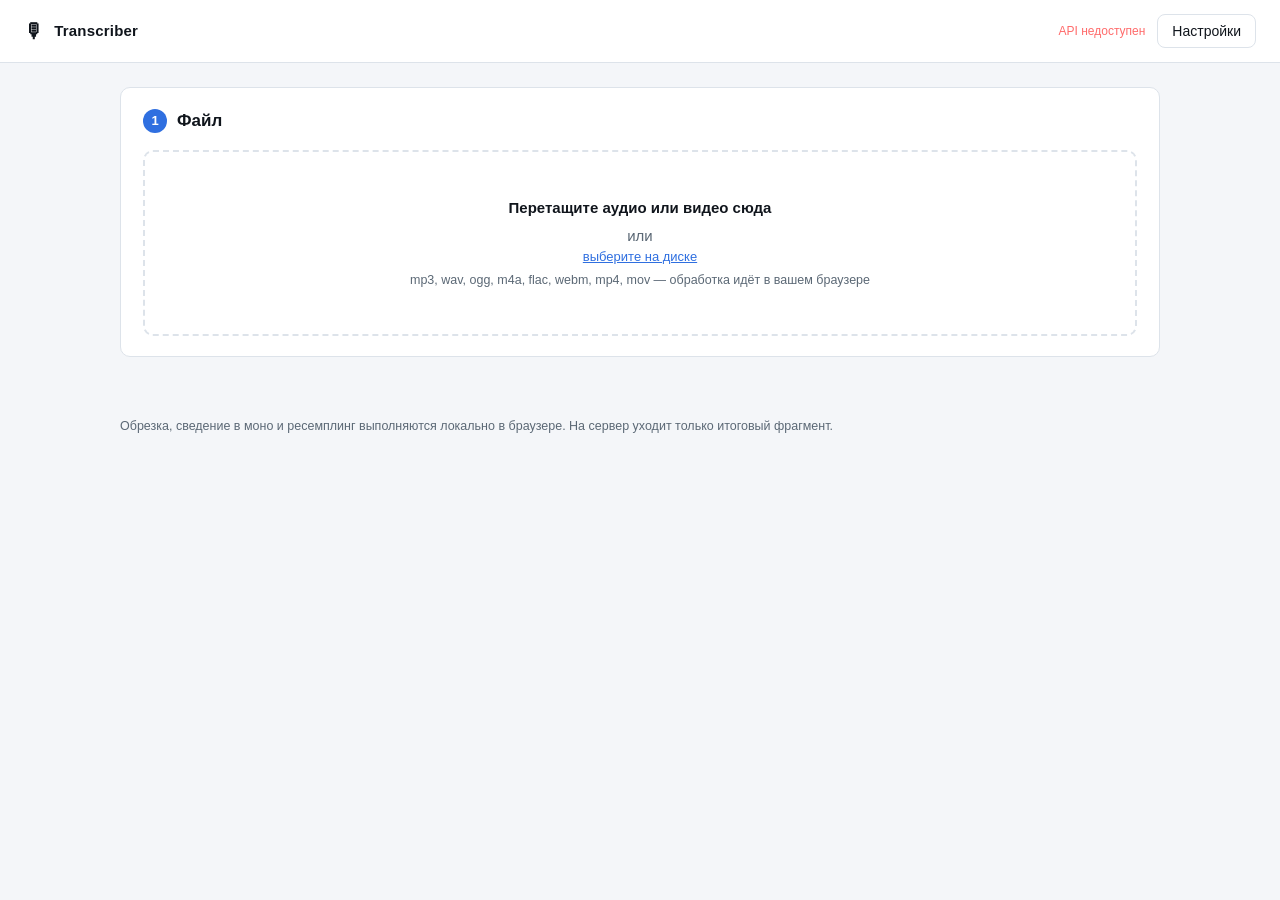
==== frontend/index.html @ 4578b5e9 "Transcriber: обрезка аудио в браузере, Whisper, LLM-постобработка, доставка Сервис из четырёх слоёв:" ====
<!doctype html>
<html lang="ru">
<head>
  <meta charset="utf-8" />
  <meta name="viewport" content="width=device-width, initial-scale=1" />
  <title>Transcriber — обрезка и расшифровка аудио</title>
  <link rel="icon" href="data:image/svg+xml,<svg xmlns='http://www.w3.org/2000/svg' viewBox='0 0 100 100'><text y='.9em' font-size='90'>🎙</text></svg>" />
  <link rel="stylesheet" href="assets/style.css" />
</head>
<body>
<header class="topbar">
  <div class="brand"><span class="logo">🎙</span><span>Transcriber</span></div>
  <div class="topbar-right">
    <span id="deps" class="deps" title="Состояние ASR и LLM">проверка…</span>
    <button id="btn-settings" class="ghost" type="button">Настройки</button>
  </div>
</header>

<main>
  <!-- ШАГ 1 — файл -->
  <section class="card" id="step-file">
    <h2><span class="step">1</span> Файл</h2>
    <div id="dropzone" class="dropzone">
      <p><strong>Перетащите аудио или видео сюда</strong></p>
      <p class="muted">или <label class="link" for="file-input">выберите на диске</label></p>
      <p class="muted small">mp3, wav, ogg, m4a, flac, webm, mp4, mov — обработка идёт в вашем браузере</p>
      <input id="file-input" type="file" accept="audio/*,video/*" hidden />
    </div>
    <div id="file-info" class="file-info hidden"></div>
  </section>

  <!-- ШАГ 2 — обрезка -->
  <section class="card hidden" id="step-edit">
    <h2><span class="step">2</span> Обрезка</h2>

    <div id="waveform" class="waveform"></div>
    <div id="timeline"></div>

    <div class="transport">
      <button id="btn-play" class="primary" type="button">▶ Воспроизвести</button>
      <button id="btn-play-region" type="button">▶ Только выделение</button>
      <button id="btn-select-all" type="button">Выделить всё</button>
      <span class="spacer"></span>
      <label class="inline">Масштаб
        <input id="zoom" type="range" min="1" max="300" value="1" />
      </label>
      <span id="time" class="time">00:00.000 / 00:00.000</span>
    </div>

    <div class="range-row">
      <label>Начало <input id="region-start" type="text" inputmode="decimal" value="0" /></label>
      <label>Конец <input id="region-end" type="text" inputmode="decimal" value="0" /></label>
      <span class="muted" id="region-length">длительность выделения: —</span>
    </div>

    <div class="actions">
      <button id="btn-crop" class="primary" type="button" title="Оставить только выделенный участок">✂ Оставить выделение</button>
      <button id="btn-cut" type="button" title="Удалить выделенный участок и склеить остаток">⤫ Вырезать выделение</button>
      <button id="btn-fade" type="button" title="Плавное появление и затухание по краям">Fade in/out</button>
      <button id="btn-normalize" type="button" title="Выровнять громкость до −1 dBFS">Нормализовать</button>
      <button id="btn-undo" type="button">↶ Отменить</button>
      <button id="btn-reset" type="button">Сбросить</button>
      <span class="spacer"></span>
      <button id="btn-download" type="button">⬇ Скачать WAV</button>
    </div>
    <p class="muted small" id="edit-status"></p>
  </section>

  <!-- ШАГ 3 — расшифровка -->
  <section class="card hidden" id="step-transcribe">
    <h2><span class="step">3</span> Расшифровка и постобработка</h2>

    <div class="grid">
      <label>Язык
        <select id="opt-language">
          <option value="">Автоопределение</option>
          <option value="ru" selected>Русский</option>
          <option value="en">English</option>
          <option value="de">Deutsch</option>
          <option value="fr">Français</option>
          <option value="es">Español</option>
          <option value="uk">Українська</option>
          <option value="kk">Қазақша</option>
        </select>
      </label>

      <label>Модель Whisper
        <input id="opt-model" type="text" placeholder="по умолчанию из .env" />
      </label>

      <label>Постобработка
        <select id="opt-post">
          <option value="none" selected>Без обработки — только текст</option>
          <option value="summary">Краткое содержание</option>
          <option value="minutes">Протокол встречи (решения, задачи)</option>
          <option value="bullets">Структурированный конспект</option>
          <option value="translate">Перевод</option>
          <option value="custom">Своя инструкция</option>
        </select>
      </label>

      <label id="wrap-target-lang" class="hidden">Язык перевода
        <input id="opt-target-language" type="text" value="English" />
      </label>
    </div>

    <label id="wrap-custom" class="hidden block">Инструкция для модели
      <textarea id="opt-instruction" rows="3" placeholder="Например: выдели только задачи и сроки в виде таблицы"></textarea>
    </label>

    <label class="block">Подсказка распознавателю <span class="muted small">(имена, термины, аббревиатуры — повышает точность)</span>
      <input id="opt-prompt" type="text" placeholder="Кубернетес, Иван Петров, ООО «Ромашка»" />
    </label>

    <label class="check"><input id="opt-timestamps" type="checkbox" /> Сегменты с таймкодами (нужны для SRT/VTT)</label>

    <fieldset class="destinations">
      <legend>Куда отправить результат</legend>
      <label class="check"><input type="checkbox" class="dest" value="telegram" /> Telegram</label>
      <input id="opt-tg-chat" type="text" placeholder="chat_id (пусто = из .env)" />
      <label class="check"><input type="checkbox" class="dest" value="webhook" /> Внешняя ручка (webhook)</label>
      <input id="opt-webhook" type="url" placeholder="https://example.com/hook (пусто = из .env)" />
      <label class="check"><input type="checkbox" class="dest" value="n8n" /> Передать результат в n8n</label>
    </fieldset>

    <div class="actions">
      <button id="btn-send" class="primary big" type="button">Отправить на расшифровку</button>
      <span id="send-status" class="muted"></span>
    </div>

    <div id="progress-wrap" class="progress hidden"><div id="progress-bar"></div></div>
  </section>

  <!-- ШАГ 4 — результат -->
  <section class="card hidden" id="step-result">
    <h2><span class="step">4</span> Результат</h2>
    <div class="tabs">
      <button class="tab active" data-tab="text" type="button">Расшифровка</button>
      <button class="tab" data-tab="post" type="button">Постобработка</button>
      <button class="tab" data-tab="segments" type="button">Сегменты</button>
      <button class="tab" data-tab="delivery" type="button">Доставка</button>
    </div>
    <div id="tab-text" class="tabpanel"><pre id="out-text"></pre></div>
    <div id="tab-post" class="tabpanel hidden"><pre id="out-post"></pre></div>
    <div id="tab-segments" class="tabpanel hidden"><pre id="out-segments"></pre></div>
    <div id="tab-delivery" class="tabpanel hidden"><pre id="out-delivery"></pre></div>

    <div class="actions">
      <button id="btn-copy" type="button">Скопировать</button>
      <a id="dl-txt" class="btn" download>TXT</a>
      <a id="dl-md" class="btn" download>Markdown</a>
      <a id="dl-srt" class="btn" download>SRT</a>
      <a id="dl-vtt" class="btn" download>VTT</a>
      <button id="btn-redeliver" type="button">Отправить повторно</button>
    </div>
  </section>
</main>

<!-- Настройки -->
<dialog id="settings">
  <form method="dialog">
    <h3>Настройки клиента</h3>
    <label class="block">API-ключ <span class="muted small">(если в .env задан API_KEY)</span>
      <input id="set-api-key" type="password" placeholder="X-API-Key" />
    </label>
    <p class="muted small">Ключ хранится только в localStorage этого браузера.</p>
    <menu>
      <button value="cancel">Закрыть</button>
      <button id="set-save" value="save" class="primary">Сохранить</button>
    </menu>
  </form>
</dialog>

<footer class="muted small">
  Обрезка, сведение в моно и ресемплинг выполняются локально в браузере. На сервер уходит только итоговый фрагмент.
</footer>

<script type="module" src="assets/app.js"></script>
</body>
</html>
---- frontend/assets/style.css ----
:root {
  --bg: #0f1216;
  --panel: #171b21;
  --panel-2: #1e242c;
  --border: #2a323c;
  --text: #e6eaf0;
  --muted: #93a0b0;
  --accent: #4c8dff;
  --accent-2: #2f6fe0;
  --ok: #35c07f;
  --err: #ff6b6b;
  --radius: 10px;
}

@media (prefers-color-scheme: light) {
  :root {
    --bg: #f4f6f9; --panel: #ffffff; --panel-2: #f0f3f7; --border: #dde3ea;
    --text: #10151c; --muted: #5b6875; --accent: #2f6fe0; --accent-2: #1f57bd;
  }
}

* { box-sizing: border-box; }

body {
  margin: 0;
  background: var(--bg);
  color: var(--text);
  font: 15px/1.55 -apple-system, BlinkMacSystemFont, "Segoe UI", Roboto, Ubuntu, sans-serif;
}

.topbar {
  display: flex; align-items: center; justify-content: space-between;
  padding: 14px 24px; border-bottom: 1px solid var(--border);
  background: var(--panel); position: sticky; top: 0; z-index: 10;
}
.brand { display: flex; align-items: center; gap: 10px; font-weight: 650; letter-spacing: .2px; }
.logo { font-size: 20px; }
.topbar-right { display: flex; align-items: center; gap: 12px; }
.deps { font-size: 12px; color: var(--muted); }
.deps.ok { color: var(--ok); }
.deps.err { color: var(--err); }

main { max-width: 1080px; margin: 0 auto; padding: 24px 20px 60px; display: grid; gap: 20px; }

.card {
  background: var(--panel); border: 1px solid var(--border);
  border-radius: var(--radius); padding: 20px 22px;
}
.card h2 { margin: 0 0 16px; font-size: 17px; display: flex; align-items: center; gap: 10px; }
.step {
  display: inline-grid; place-items: center; width: 24px; height: 24px;
  border-radius: 50%; background: var(--accent); color: #fff; font-size: 13px;
}

.dropzone {
  border: 2px dashed var(--border); border-radius: var(--radius);
  padding: 40px 20px; text-align: center; transition: .15s; cursor: pointer;
}
.dropzone:hover, .dropzone.drag { border-color: var(--accent); background: var(--panel-2); }
.dropzone p { margin: 4px 0; }
.link { color: var(--accent); text-decoration: underline; cursor: pointer; }

.file-info {
  margin-top: 14px; padding: 12px 14px; background: var(--panel-2);
  border-radius: 8px; font-size: 14px; display: flex; gap: 18px; flex-wrap: wrap;
}

.waveform {
  background: var(--panel-2); border: 1px solid var(--border);
  border-radius: 8px; min-height: 128px; overflow: hidden;
}
#timeline { margin-top: 2px; }

.transport, .actions, .range-row {
  display: flex; align-items: center; gap: 10px; flex-wrap: wrap; margin-top: 14px;
}
.spacer { flex: 1; }
.time { font-variant-numeric: tabular-nums; color: var(--muted); font-size: 13px; }

button, .btn {
  background: var(--panel-2); color: var(--text); border: 1px solid var(--border);
  padding: 8px 14px; border-radius: 8px; cursor: pointer; font-size: 14px;
  text-decoration: none; display: inline-block;
}
button:hover, .btn:hover { border-color: var(--accent); }
button:disabled { opacity: .45; cursor: not-allowed; }
button.primary, .btn.primary { background: var(--accent); border-color: var(--accent); color: #fff; }
button.primary:hover { background: var(--accent-2); }
button.big { padding: 11px 22px; font-size: 15px; }
button.ghost { background: transparent; }

label { display: block; font-size: 13px; color: var(--muted); }
label.inline { display: inline-flex; align-items: center; gap: 8px; }
label.block { margin-top: 14px; }
label.check { display: flex; align-items: center; gap: 8px; color: var(--text); font-size: 14px; margin: 6px 0; }
label.check input { width: auto; }

input[type="text"], input[type="url"], input[type="password"], select, textarea {
  width: 100%; margin-top: 5px; padding: 8px 10px; font-size: 14px;
  background: var(--panel-2); color: var(--text);
  border: 1px solid var(--border); border-radius: 8px; font-family: inherit;
}
input:focus, select:focus, textarea:focus { outline: 2px solid var(--accent); outline-offset: -1px; }
.range-row label { flex: 1 1 160px; }

.grid { display: grid; grid-template-columns: repeat(auto-fit, minmax(220px, 1fr)); gap: 14px; }

fieldset.destinations {
  margin: 18px 0 0; border: 1px solid var(--border); border-radius: 8px; padding: 12px 14px;
}
fieldset.destinations legend { font-size: 13px; color: var(--muted); padding: 0 6px; }
fieldset.destinations input[type="text"], fieldset.destinations input[type="url"] { margin: 0 0 10px 26px; width: calc(100% - 26px); }

.progress { height: 6px; background: var(--panel-2); border-radius: 4px; margin-top: 14px; overflow: hidden; }
#progress-bar { height: 100%; width: 0; background: var(--accent); transition: width .3s; }

.tabs { display: flex; gap: 6px; border-bottom: 1px solid var(--border); margin-bottom: 14px; flex-wrap: wrap; }
.tab { background: transparent; border: none; border-bottom: 2px solid transparent; border-radius: 0; padding: 8px 12px; }
.tab.active { border-bottom-color: var(--accent); color: var(--text); }

pre {
  background: var(--panel-2); border: 1px solid var(--border); border-radius: 8px;
  padding: 14px; white-space: pre-wrap; word-break: break-word;
  max-height: 460px; overflow: auto; margin: 0; font-size: 14px;
  font-family: ui-monospace, SFMono-Regular, Menlo, monospace;
}

dialog {
  border: 1px solid var(--border); border-radius: var(--radius);
  background: var(--panel); color: var(--text); max-width: 420px; width: 90%;
}
dialog::backdrop { background: rgba(0, 0, 0, .55); }
dialog menu { display: flex; gap: 10px; justify-content: flex-end; padding: 0; margin: 18px 0 0; }

footer { max-width: 1080px; margin: 0 auto; padding: 0 20px 40px; }
.muted { color: var(--muted); }
.small { font-size: 12.5px; }
.hidden { display: none !important; }
.err { color: var(--err); }
.ok { color: var(--ok); }
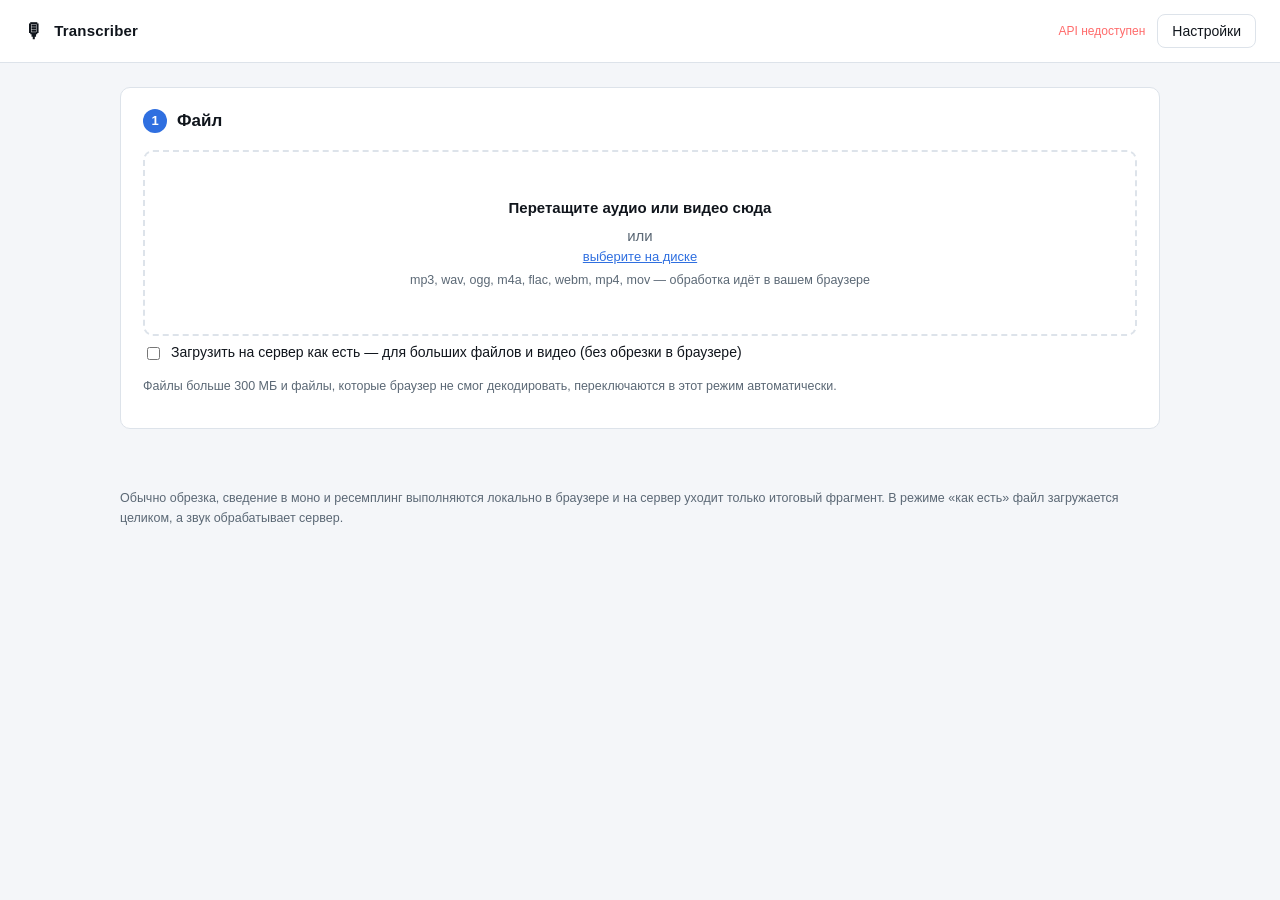
==== commit f60ec590: "feat: диаризация, серверная обработка видео, админка и OAuth2 для VPS - diarizer: сервис разделения " ====
--- a/frontend/index.html
+++ b/frontend/index.html
@@ -26,6 +26,8 @@
       <p class="muted small">mp3, wav, ogg, m4a, flac, webm, mp4, mov — обработка идёт в вашем браузере</p>
       <input id="file-input" type="file" accept="audio/*,video/*" hidden />
     </div>
+    <label class="check"><input id="opt-raw" type="checkbox" /> Загрузить на сервер как есть — для больших файлов и видео (без обрезки в браузере)</label>
+    <p class="muted small">Файлы больше 300 МБ и файлы, которые браузер не смог декодировать, переключаются в этот режим автоматически.</p>
     <div id="file-info" class="file-info hidden"></div>
   </section>
 
@@ -70,6 +72,12 @@
   <section class="card hidden" id="step-transcribe">
     <h2><span class="step">3</span> Расшифровка и постобработка</h2>
 
+    <div id="raw-trim" class="range-row hidden">
+      <span class="muted">Файл уйдёт на сервер целиком; звук извлечёт ffmpeg.</span>
+      <label>Начало <input id="raw-start" type="text" placeholder="0:00 (пусто = с начала)" /></label>
+      <label>Конец <input id="raw-end" type="text" placeholder="1:23:45 (пусто = до конца)" /></label>
+    </div>
+
     <div class="grid">
       <label>Язык
         <select id="opt-language">
@@ -113,6 +121,9 @@
     </label>
 
     <label class="check"><input id="opt-timestamps" type="checkbox" /> Сегменты с таймкодами (нужны для SRT/VTT)</label>
+    <label class="check"><input id="opt-diarize" type="checkbox" checked /> Разделить по говорящим (диаризация)
+      <input id="opt-speakers" type="number" min="1" max="20" placeholder="сколько? (необязательно)" /></label>
+    <label class="check"><input id="opt-normalize" type="checkbox" checked /> Нормализовать текст: пунктуация и термины по глоссарию (LLM)</label>
 
     <fieldset class="destinations">
       <legend>Куда отправить результат</legend>
@@ -172,7 +183,8 @@
 </dialog>
 
 <footer class="muted small">
-  Обрезка, сведение в моно и ресемплинг выполняются локально в браузере. На сервер уходит только итоговый фрагмент.
+  Обычно обрезка, сведение в моно и ресемплинг выполняются локально в браузере и на сервер уходит только итоговый фрагмент.
+  В режиме «как есть» файл загружается целиком, а звук обрабатывает сервер.
 </footer>
 
 <script type="module" src="assets/app.js"></script>
